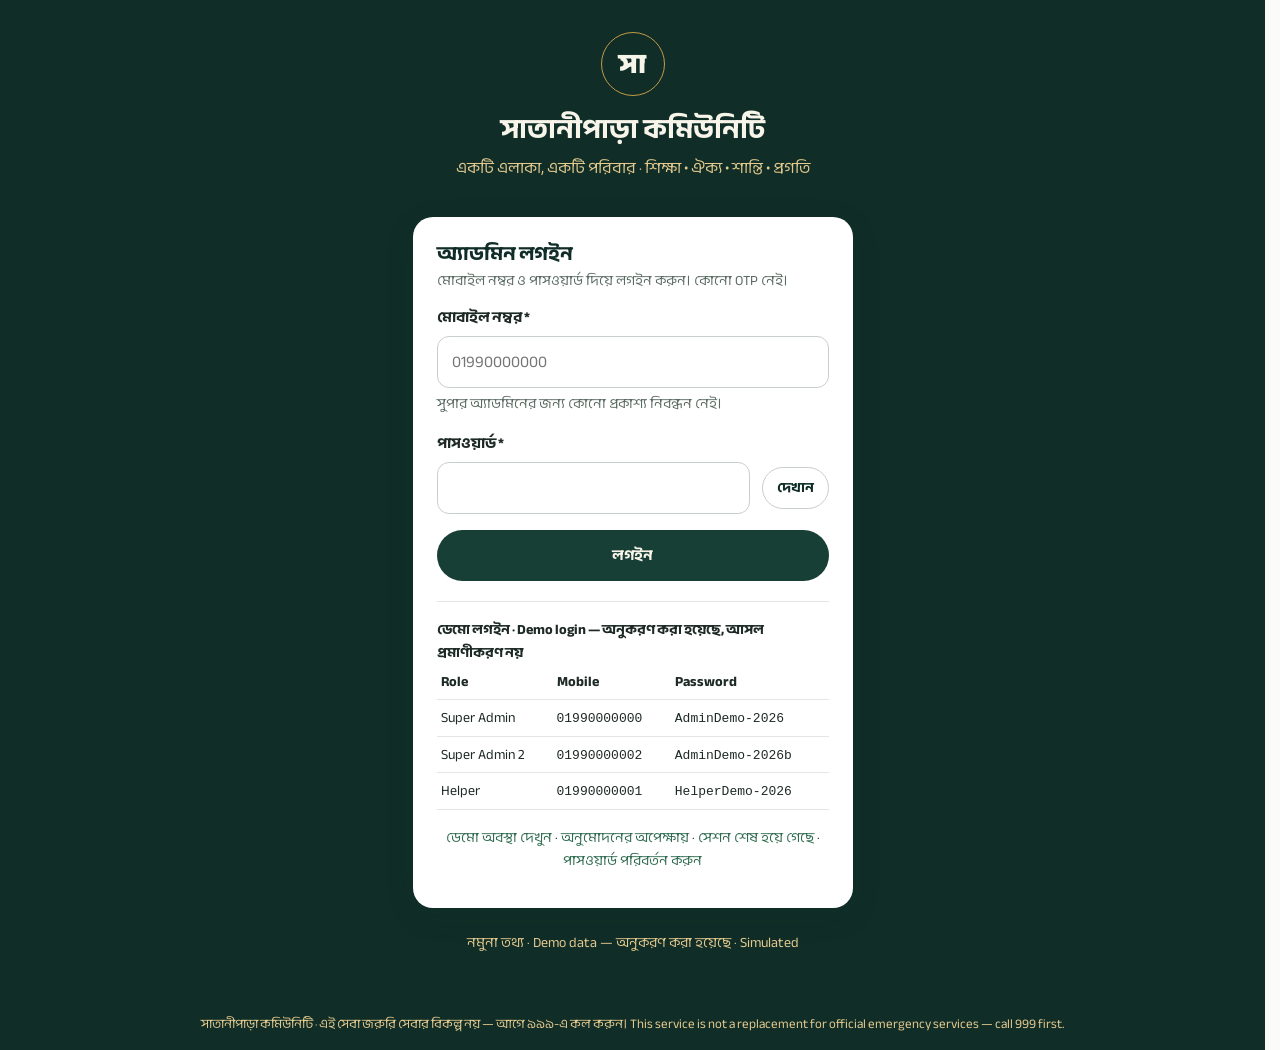
==== design/admin-dashboard/index.html @ 18055f79 "Admin dashboard prototype: complete interactive prototype (68/68 screens) + docs" ====
<!DOCTYPE html>
<html lang="bn" data-theme="light">
<head>
<meta charset="utf-8">
<meta name="viewport" content="width=device-width, initial-scale=1">
<title>Satanipara Community — Admin Dashboard (Demo)</title>
<link rel="icon" href="data:image/svg+xml,<svg xmlns=%22http://www.w3.org/2000/svg%22 viewBox=%220 0 100 100%22><text y=%22.9em%22 font-size=%2290%22>সা</text></svg>">
<meta name="description" content="Design-only admin dashboard prototype for Satanipara Community. Simulated demo data; no real authentication.">
<!-- Fonts: Anek Bangla (Bengali) + Manrope (English) via Google Fonts CDN, with robust
     fallbacks (Noto Sans Bengali, system sans) declared in tokens.css. Direction D's
     no-runtime-font rule is noted in README.md — the CDN link is a prototype convenience
     and the fallbacks keep the UI usable offline. -->
<link rel="preconnect" href="https://fonts.googleapis.com">
<link rel="preconnect" href="https://fonts.gstatic.com" crossorigin>
<link href="https://fonts.googleapis.com/css2?family=Anek+Bangla:wght@400;500;600;700;800&family=Manrope:wght@400;500;600;700;800&display=swap" rel="stylesheet">
<link rel="stylesheet" href="css/tokens.css">
<link rel="stylesheet" href="css/base.css">
<link rel="stylesheet" href="css/shell.css">
<link rel="stylesheet" href="css/components.css">
<link rel="stylesheet" href="css/views.css">
</head>
<body>
<div id="app"></div>
<script type="module" src="js/app.js"></script>
<noscript><p style="padding:24px">This prototype needs JavaScript. / এই প্রোটোটাইপের জন্য জাভাস্ক্রিপ্ট প্রয়োজন।</p></noscript>
</body>
</html>
---- design/admin-dashboard/css/tokens.css ----
/* Satanipara Community — Admin Dashboard tokens
   Direction D tokens verbatim (AUDIT-BATCH-A §1.7; docs/direction-d/DESIGN_SYSTEM.md §2.1).
   Light opens by default; dark is a token swap only. Gold: line/point only. */
:root{
  --forest:#173F35; --gold:#C49A4A; --ivory:#F7F4EA;
  --deep:#102E27; --abyss:#0B1A15; --pine:#1E4A3C; --moss:#2F6B4F;
  --gold-soft:#E4C98F; --gold-line:#C49A4A;
  --ground:#FBFBF8; --surface:#FFFFFF; --paper:#F7F4EA; --wash:#F0F2EF;
  --ink:#1E2A25; --ink-strong:#102E27; --muted:#5A6B62;
  --line:#E3E6E1; --line-strong:#C9CFC9;
  --ok:#2F6B4F; --danger:#9B2C2C; --warn:#8A5A00; --info:#2F6B4F;
  --radius-sm:12px; --radius-md:16px; --radius-lg:20px; --radius-pill:999px;
  --shadow-sheet:0 8px 30px rgba(16,46,39,.12); --shadow-lift:0 2px 10px rgba(16,46,39,.08);
  --ease-product:cubic-bezier(.32,.72,0,1); --dur-fast:200ms; --dur-med:300ms; --dur-slow:500ms;
  --font-bn:'Anek Bangla','Noto Sans Bengali','Hind Siliguri',sans-serif;
  --font-en:'Manrope','Anek Bangla',sans-serif;
  --font-quote:'Tiro Bangla','Noto Serif Bengali',serif;
  --sp-1:4px; --sp-2:8px; --sp-3:12px; --sp-4:16px; --sp-6:24px; --sp-8:32px; --sp-12:48px; --sp-16:64px;
  --sidebar-w:264px; --topbar-h:64px; --topbar-h-mobile:56px; --container:1200px;
}
[data-theme="dark"]{
  --ground:#0E1F1A; --surface:#14261F; --surface-2:#1B322A; --paper:#122019;
  --wash:#16281F; --ink:#F2EFE3; --ink-strong:#FBFBF8; --muted:#B9C9BE;
  --line:#2A4A3E; --line-strong:#3D5C4E; --forest:#E9EFEA;
  --deep:#0B1A15; --gold-line:#C49A4A;
  --shadow-sheet:0 8px 30px rgba(0,0,0,.45); --shadow-lift:0 2px 10px rgba(0,0,0,.35);
  --ok:#7FBF9A; --danger:#E88A8A; --warn:#E4C98F; --info:#8FC7A8;
}
---- design/admin-dashboard/css/base.css ----
/* Base: reset, type scale, focus, reduced-motion, utilities. No tokens defined here. */
*,*::before,*::after{box-sizing:border-box}
html{scrollbar-gutter:stable}
body{margin:0;background:var(--ground);color:var(--ink);font-family:var(--font-bn),var(--font-en);font-size:16px;line-height:1.65;-webkit-font-smoothing:antialiased}
[lang="en"] body,body.en{font-family:var(--font-en)}
h1,h2,h3,h4{margin:0;line-height:1.25;font-weight:700;color:var(--ink-strong)}
h1{font-size:28px} h2{font-size:20px} h3{font-size:18px}
p{margin:0 0 12px}
a{color:var(--moss);text-decoration:none}
a:hover{text-decoration:underline}
button{font:inherit;cursor:pointer}
input,select,textarea{font:inherit;color:var(--ink)}
img{max-width:100%}
:focus-visible{outline:2px solid var(--moss);outline-offset:2px}
[data-theme="dark"] :focus-visible{outline-color:var(--gold-soft)}
.sr-only{position:absolute;width:1px;height:1px;padding:0;margin:-1px;overflow:hidden;clip:rect(0 0 0 0);white-space:nowrap;border:0}
.skip-link{position:absolute;left:12px;top:-48px;z-index:200;background:var(--forest);color:var(--ivory);padding:10px 16px;border-radius:var(--radius-pill);transition:top var(--dur-fast)}
.skip-link:focus{top:12px;text-decoration:none}
.muted{color:var(--muted)} .small{font-size:14px;line-height:1.6}
.num{font-variant-numeric:tabular-nums;letter-spacing:.02em}
.demo-badge{display:inline-flex;align-items:center;gap:6px;font-size:13px;font-weight:700;padding:4px 10px;border-radius:var(--radius-pill);background:var(--wash);color:var(--ink-strong);border:1px solid var(--line)}
.demo-badge::before{content:"";width:6px;height:6px;border-radius:50%;background:var(--gold-line)}
.container{max-width:var(--container);margin:0 auto;padding:0 18px}
@media(min-width:1200px){.container{padding:0 24px}}
.mt-4{margin-top:16px}.mt-6{margin-top:24px}.mb-4{margin-bottom:16px}
.row{display:flex;gap:12px;align-items:center;flex-wrap:wrap}
.grow{flex:1}
@media(prefers-reduced-motion:reduce){
  *,*::before,*::after{animation-duration:.01ms!important;transition-duration:.01ms!important;scroll-behavior:auto!important}
}
---- design/admin-dashboard/css/shell.css ----
/* Shell: sidebar, topbar, breadcrumbs, mobile drawer/bottom-sheet nav, login layout. */
.shell{display:flex;min-height:100vh}
.sidebar{width:var(--sidebar-w);flex:0 0 var(--sidebar-w);background:var(--surface);border-right:1px solid var(--line);display:flex;flex-direction:column;position:sticky;top:0;height:100vh;overflow-y:auto}
.sidebar-head{padding:16px 20px 12px;border-bottom:1px solid var(--line);display:flex;gap:12px;align-items:center}
.crest{width:44px;height:44px;flex:0 0 44px;border-radius:50%;background:var(--deep);color:var(--ivory);display:flex;align-items:center;justify-content:center;font-size:20px;font-weight:800}
.sidebar-head .brand{font-weight:800;color:var(--ink-strong);font-size:17px;line-height:1.3}
.sidebar-head .tagline{font-size:12px;color:var(--muted)}
.nav{padding:12px 12px 24px;overflow-y:auto}
.nav-group{margin-top:16px}
.nav-group-label{font-size:13px;font-weight:700;color:var(--muted);padding:4px 12px 8px}
.nav-item{display:flex;align-items:center;gap:10px;min-height:48px;padding:8px 12px;border-radius:var(--radius-sm);color:var(--ink);text-decoration:none;font-size:15px;font-weight:600;position:relative}
.nav-item:hover{background:var(--wash);text-decoration:none}
.nav-item .nav-ico{width:20px;text-align:center;flex:0 0 20px}
.nav-item.active{color:var(--ink-strong)}
/* Active item = 6px gold dot beneath label, never underline/background. */
.nav-item.active::after{content:"";position:absolute;left:50%;transform:translateX(-50%);bottom:2px;width:6px;height:6px;border-radius:50%;background:var(--gold-line)}
.main{flex:1;min-width:0;display:flex;flex-direction:column}
.topbar{position:sticky;top:0;z-index:60;height:var(--topbar-h);background:var(--surface);border-bottom:1px solid var(--line);display:flex;align-items:center;gap:12px;padding:0 16px}
/* Narrow topbar: the title wrapper must be allowed to shrink below its content
   (h1 already ellipsises) or a long title — e.g. the "module in build" title —
   forces the whole flex row past 360px (measured 381px on #/reports, #/denied,
   #/404). Controls never shrink. */
.topbar>div{min-width:0}
.topbar .seg,.topbar .icon-btn,.topbar .user-menu{flex-shrink:0}
[data-theme="dark"] .topbar{backdrop-filter:blur(8px)}
.topbar .crumbs{font-size:14px;color:var(--muted);white-space:nowrap;overflow:hidden;text-overflow:ellipsis}
.topbar .crumbs b{color:var(--ink);font-weight:700}
.topbar .crumbs .sep{margin:0 6px}
.topbar h1{font-size:20px;white-space:nowrap;overflow:hidden;text-overflow:ellipsis}
.topbar-spacer{flex:1}
.seg{display:inline-flex;border:1px solid var(--line-strong);border-radius:var(--radius-pill);overflow:hidden}
.seg button{border:0;background:transparent;padding:8px 14px;min-height:40px;font-weight:700;font-size:14px;color:var(--muted)}
.seg button[aria-pressed="true"]{background:var(--forest);color:var(--ivory)}
.icon-btn{width:44px;height:44px;border-radius:50%;border:1px solid var(--line);background:var(--surface);color:var(--ink);display:inline-flex;align-items:center;justify-content:center;position:relative;font-size:18px}
.icon-btn .count{position:absolute;top:-4px;right:-4px;min-width:20px;height:20px;border-radius:10px;background:var(--danger);color:#fff;font-size:12px;font-weight:700;display:flex;align-items:center;justify-content:center;padding:0 5px}
.role-badge{font-size:13px;font-weight:700;padding:6px 12px;border-radius:var(--radius-pill);background:var(--wash);color:var(--ink-strong);border:1px solid var(--line);white-space:nowrap}
.user-menu{position:relative}
.user-menu-panel{position:absolute;right:0;top:52px;background:var(--surface);border:1px solid var(--line);border-radius:var(--radius-md);box-shadow:var(--shadow-sheet);min-width:260px;padding:8px;z-index:80}
.user-menu-panel button{display:flex;width:100%;text-align:left;background:none;border:0;padding:12px;border-radius:var(--radius-sm);font-size:15px;min-height:44px;align-items:center;gap:8px;color:var(--ink)}
.user-menu-panel button:hover{background:var(--wash)}
.user-menu-panel hr{border:0;border-top:1px solid var(--line);margin:8px 0}
.banner{display:flex;gap:12px;align-items:flex-start;background:var(--paper);border-bottom:1px solid var(--gold-line);padding:12px 20px;font-size:15px}
.banner strong{color:var(--ink-strong)}
.view{padding:20px 18px 48px;max-width:var(--container);width:100%;margin:0 auto}
@media(min-width:1200px){.view{padding:24px 24px 64px}}
.view-head{display:flex;gap:16px;align-items:flex-start;flex-wrap:wrap;margin-bottom:20px}
.view-head h1{font-size:28px}
.view-head .sub{color:var(--muted);font-size:15px;margin-top:4px}
/* Mobile: sidebar hidden, hamburger opens bottom sheet */
.nav-toggle{display:none}
.sheet-backdrop{position:fixed;inset:0;background:rgba(11,26,21,.5);z-index:90}
.mobile-sheet{position:fixed;left:0;right:0;bottom:0;z-index:95;background:var(--surface);border-radius:20px 20px 0 0;max-height:82vh;overflow-y:auto;padding:12px 12px 28px;box-shadow:var(--shadow-sheet);animation:sheetUp var(--dur-med) var(--ease-product)}
@keyframes sheetUp{from{transform:translateY(40px);opacity:.6}to{transform:none;opacity:1}}
@media(max-width:899px){
  .sidebar{display:none}
  .nav-toggle{display:inline-flex}
  .topbar{height:var(--topbar-h-mobile);padding:0 12px;gap:8px}
  .topbar h1{font-size:17px}
  .topbar .crumbs{display:none}
  .seg button{padding:6px 8px;min-height:36px;font-size:13px}
  #theme-toggle{display:none} /* theme control lives in the mobile nav sheet */
  .role-badge{display:none}
  .view{padding:16px 18px 40px}
}
/* Login layout: deep-forest field, ivory statement, one sheet */
.login-page{min-height:100vh;background:var(--deep);color:var(--ivory);display:flex;flex-direction:column}
.login-inner{flex:1;display:flex;flex-direction:column;align-items:center;justify-content:center;gap:24px;padding:32px 18px}
.login-brand{text-align:center;max-width:560px}
.login-brand .crest{margin:0 auto 16px;width:64px;height:64px;flex:none;font-size:28px;border:1px solid var(--gold-line)}
.login-brand h1{color:var(--ivory);font-size:28px}
.login-brand p{color:var(--gold-soft);margin-top:8px}
.login-sheet{background:var(--surface);color:var(--ink);border-radius:var(--radius-lg);box-shadow:var(--shadow-sheet);width:100%;max-width:440px;padding:24px}
.login-sheet h2{margin-bottom:4px}
.demo-creds{margin-top:20px;border-top:1px solid var(--line);padding-top:16px;font-size:14px}
.demo-creds table{width:100%;border-collapse:collapse;font-size:14px}
.demo-creds td,.demo-creds th{padding:6px 4px;border-bottom:1px solid var(--line);text-align:left;vertical-align:top}
.demo-creds code{font-size:13px}
.login-foot{padding:16px;text-align:center;font-size:13px;color:var(--gold-soft)}
---- design/admin-dashboard/css/components.css ----
/* Components: table, filters, badges, buttons, modal, drawer, toast, forms,
   empty/loading/error, pagination, Meridian timeline, stat cards. */
/* Buttons — primary is forest fill, ivory text, pill, 48px. Gold NEVER a button colour. */
.btn{display:inline-flex;align-items:center;justify-content:center;gap:8px;min-height:48px;padding:12px 20px;border-radius:var(--radius-pill);border:1px solid transparent;font-size:15px;font-weight:700;text-decoration:none}
.btn-primary{background:var(--forest);color:var(--ivory)}
[data-theme="dark"] .btn-primary{background:var(--forest);color:#102E27}
.btn-primary:hover{text-decoration:none;filter:brightness(1.08)}
.btn-secondary{background:var(--surface);color:var(--ink-strong);border-color:var(--line-strong)}
.btn-danger{background:var(--danger);color:#fff}
.btn-ghost{background:transparent;color:var(--ink-strong);border-color:transparent}
.btn-sm{min-height:40px;padding:8px 14px;font-size:14px}
.btn-block{width:100%}
.btn:disabled{opacity:.5;cursor:not-allowed}
.btn:focus-visible{outline:2px solid var(--moss);outline-offset:2px}
/* Table */
.table-wrap{overflow-x:auto;border:1px solid var(--line);border-radius:var(--radius-md);background:var(--surface)}
table.tbl{width:100%;border-collapse:collapse;font-size:15px;min-width:640px}
.tbl th{font-size:14px;font-weight:600;color:var(--muted);text-align:left;padding:12px 16px;border-bottom:1px solid var(--line);position:sticky;top:0;background:var(--surface)}
.tbl td{padding:12px 16px;border-bottom:1px solid var(--line);min-height:48px;vertical-align:middle}
.tbl tbody tr:nth-child(even){background:var(--wash)}
.tbl tbody tr:hover{background:var(--wash)}
.tbl tbody tr:last-child td{border-bottom:0}
.tbl tr[data-href]{cursor:pointer}
/* Stacked cards on phones (queue pattern) */
@media(max-width:639px){.stack-cards .table-wrap{border:0;background:transparent}.stack-cards table.tbl,.stack-cards .tbl tbody,.stack-cards .tbl tr,.stack-cards .tbl td{display:block;width:100%;min-width:0}.stack-cards .tbl thead{display:none}.stack-cards .tbl tr{background:var(--surface);border:1px solid var(--line);border-radius:var(--radius-md);margin-bottom:12px;padding:8px 0}.stack-cards .tbl td{border-bottom:0;display:flex;justify-content:space-between;gap:12px}.stack-cards .tbl td::before{content:attr(data-label);font-weight:700;color:var(--muted);font-size:14px}}
/* Filters */
.filters{display:flex;gap:12px;flex-wrap:wrap;align-items:center;margin-bottom:16px}
.search-box{flex:1;min-width:220px}
.chip{min-height:44px;padding:10px 16px;border-radius:var(--radius-pill);border:1px solid var(--line-strong);background:var(--surface);font-size:14px;font-weight:600;color:var(--ink)}
.chip[aria-pressed="true"]{background:var(--forest);color:var(--ivory);border-color:var(--forest)}
[data-theme="dark"] .chip[aria-pressed="true"]{color:#102E27}
/* Badges: pill, 14px/700, forest text on wash; text + 6px dot, never colour alone. No gold badges. */
.badge{display:inline-flex;align-items:center;gap:6px;font-size:14px;font-weight:700;padding:4px 12px;border-radius:var(--radius-pill);background:var(--wash);color:var(--ink-strong);white-space:nowrap}
.badge .dot{width:6px;height:6px;border-radius:50%;background:currentColor;flex:0 0 6px}
.badge.st-pending{color:var(--warn)} .badge.st-accepted,.badge.st-in_progress{color:var(--info)}
.badge.st-completed,.badge.st-closed,.badge.st-published,.badge.st-approved{color:var(--ok)}
.badge.st-rejected,.badge.st-cancelled,.badge.st-discarded,.badge.st-reversed{color:var(--danger)}
.badge.st-draft{color:var(--muted)}
/* Forms */
.field{margin-bottom:16px}
.field label{display:block;font-weight:700;font-size:15px;margin-bottom:6px}
.field .hint{font-size:14px;color:var(--muted);margin-top:4px}
.field .error{font-size:14px;color:var(--danger);margin-top:4px}
.input,select.input,textarea.input{width:100%;min-height:48px;padding:12px 14px;border:1px solid var(--line-strong);border-radius:var(--radius-sm);background:var(--surface);font-size:16px}
.input:focus{outline:2px solid var(--moss);outline-offset:2px;border-color:var(--moss)}
.input[aria-invalid="true"]{border-color:var(--danger)}
.error-summary{border:1px solid var(--danger);border-radius:var(--radius-sm);padding:12px 16px;margin-bottom:16px;background:var(--surface)}
.error-summary a{color:var(--danger);font-weight:700}
/* Cards / stat cards: giant numeral + label, 1px rules, no boxes */
.stat-grid{display:grid;grid-template-columns:repeat(2,1fr);gap:0;border:1px solid var(--line);border-radius:var(--radius-md);background:var(--surface);overflow:hidden}
@media(min-width:900px){.stat-grid{grid-template-columns:repeat(4,1fr)}}
.stat{padding:20px;border-right:1px solid var(--line);border-bottom:1px solid var(--line);text-decoration:none;color:var(--ink);display:block}
.stat:nth-child(2n){border-right:0}
@media(min-width:900px){.stat:nth-child(2n){border-right:1px solid var(--line)}.stat:nth-child(4n){border-right:0}.stat{border-bottom:0}}
.stat:hover{background:var(--wash);text-decoration:none}
.stat .num{font-size:clamp(2.5rem,6vw,4rem);font-weight:800;line-height:1.05;color:var(--ink-strong)}
.stat .lbl{font-size:14px;color:var(--muted);margin-top:4px}
.card{background:var(--surface);border:1px solid var(--line);border-radius:var(--radius-md);padding:20px;margin-bottom:20px}
.card h3{margin-bottom:12px}
.list-row{display:flex;gap:12px;align-items:flex-start;padding:12px 0;border-bottom:1px solid var(--line)}
.list-row:last-child{border-bottom:0}
/* Modal / drawer / toast */
.modal-backdrop{position:fixed;inset:0;background:rgba(11,26,21,.5);z-index:100;display:flex;align-items:flex-end;justify-content:center}
.modal{background:var(--surface);border-radius:20px 20px 0 0;width:100%;max-width:520px;padding:24px;box-shadow:var(--shadow-sheet);animation:sheetUp var(--dur-med) var(--ease-product)}
@media(min-width:640px){.modal-backdrop{align-items:center;padding:24px}.modal{border-radius:var(--radius-lg)}}
.modal-actions{display:flex;gap:12px;justify-content:flex-end;margin-top:20px;flex-wrap:wrap}
.drawer-backdrop{position:fixed;inset:0;background:rgba(11,26,21,.5);z-index:100}
.drawer{position:fixed;top:0;right:0;bottom:0;width:min(480px,100%);background:var(--surface);z-index:101;box-shadow:var(--shadow-sheet);overflow-y:auto;padding:24px;animation:drawerIn var(--dur-med) var(--ease-product)}
@keyframes drawerIn{from{transform:translateX(40px);opacity:.6}to{transform:none;opacity:1}}
@media(max-width:639px){.drawer{top:auto;left:0;right:0;bottom:0;width:100%;max-height:82vh;border-radius:20px 20px 0 0;animation:sheetUp var(--dur-med) var(--ease-product)}}
#toasts{position:fixed;right:16px;bottom:16px;z-index:120;display:flex;flex-direction:column;gap:8px;max-width:min(420px,calc(100vw - 32px))}
@media(max-width:639px){#toasts{left:50%;right:auto;transform:translateX(-50%);bottom:16px;width:calc(100vw - 32px)}}
.toast{background:var(--surface);border:1px solid var(--line);border-radius:12px;box-shadow:var(--shadow-sheet);padding:12px 16px;display:flex;gap:10px;align-items:flex-start;animation:toastIn 200ms var(--ease-product)}
@keyframes toastIn{from{transform:translateY(8px);opacity:0}to{transform:none;opacity:1}}
.toast button{margin-left:auto;min-width:44px;min-height:44px;border:0;background:transparent;font-size:18px;color:var(--muted)}
/* States */
.empty{padding:32px 16px;text-align:center;color:var(--muted)}
.skeleton{border-radius:var(--radius-sm);background:var(--wash);min-height:20px;margin-bottom:8px}
.error-box{border:1px solid var(--danger);border-radius:var(--radius-md);padding:20px;background:var(--surface)}
.pagination{display:flex;gap:12px;align-items:center;justify-content:flex-end;margin-top:16px;flex-wrap:wrap;font-size:14px}
.pagination select{min-height:44px;border:1px solid var(--line-strong);border-radius:var(--radius-sm);background:var(--surface);padding:6px 10px}
/* Meridian timeline: vertical 1px gold line, 4 nodes */
.meridian{position:relative;padding-left:28px;list-style:none;margin:0}
.meridian::before{content:"";position:absolute;left:9px;top:8px;bottom:8px;width:1px;background:var(--gold-line)}
.meridian li{position:relative;padding:0 0 20px}
.meridian .node{position:absolute;left:-28px;top:4px;width:19px;height:19px;border-radius:50%;border:2px solid var(--line-strong);background:var(--surface);display:flex;align-items:center;justify-content:center;font-size:11px;color:var(--ivory)}
.meridian li.done .node{background:var(--forest);border-color:var(--forest)}
.meridian li.current .node{border-color:var(--gold-line);box-shadow:0 0 0 3px var(--gold-soft)}
.meridian li.current .node::after{content:"";width:6px;height:6px;border-radius:50%;background:var(--gold-line)}
.meridian .m-label{font-weight:700}
.meridian .m-time{font-size:14px;color:var(--muted)}
.disclaimer-999{border:1px solid var(--gold-line);border-left-width:4px;border-radius:var(--radius-sm);padding:12px 16px;margin-bottom:16px;background:var(--surface);font-size:15px}
---- design/admin-dashboard/css/views.css ----
/* View-specific layout only. No tokens here. */
.kv{display:grid;grid-template-columns:160px 1fr;gap:4px 16px;font-size:15px}
.kv dt{color:var(--muted);min-width:0;overflow-wrap:anywhere}
.kv dd{margin:0;min-width:0;overflow-wrap:anywhere}
.detail-grid{display:grid;gap:20px}
.detail-grid>*{min-width:0}
.detail-grid>div,.detail-grid>aside{min-width:0}
.detail-grid .card{min-width:0}
@media(min-width:900px){.detail-grid{grid-template-columns:8fr 4fr}}
.two-col{display:grid;gap:20px}
.two-col>*{min-width:0}
@media(min-width:900px){.two-col{grid-template-columns:1fr 1fr}}
/* Narrow screens (360px viewport = 282px content after 18px gutters): the 160px
   .kv label column leaves too little room for the value and the grid's default
   min-width:auto propagates min-content widths up through .detail-grid, so
   detail pages overflowed (households 395px, expatriate 702px). Narrow the label
   column and let every grid child shrink below its content width. */
@media(max-width:639px){.kv{grid-template-columns:104px 1fr;gap:4px 12px}}
.notif-unread{font-weight:700}
.login-state-links{margin-top:16px;font-size:14px;text-align:center}
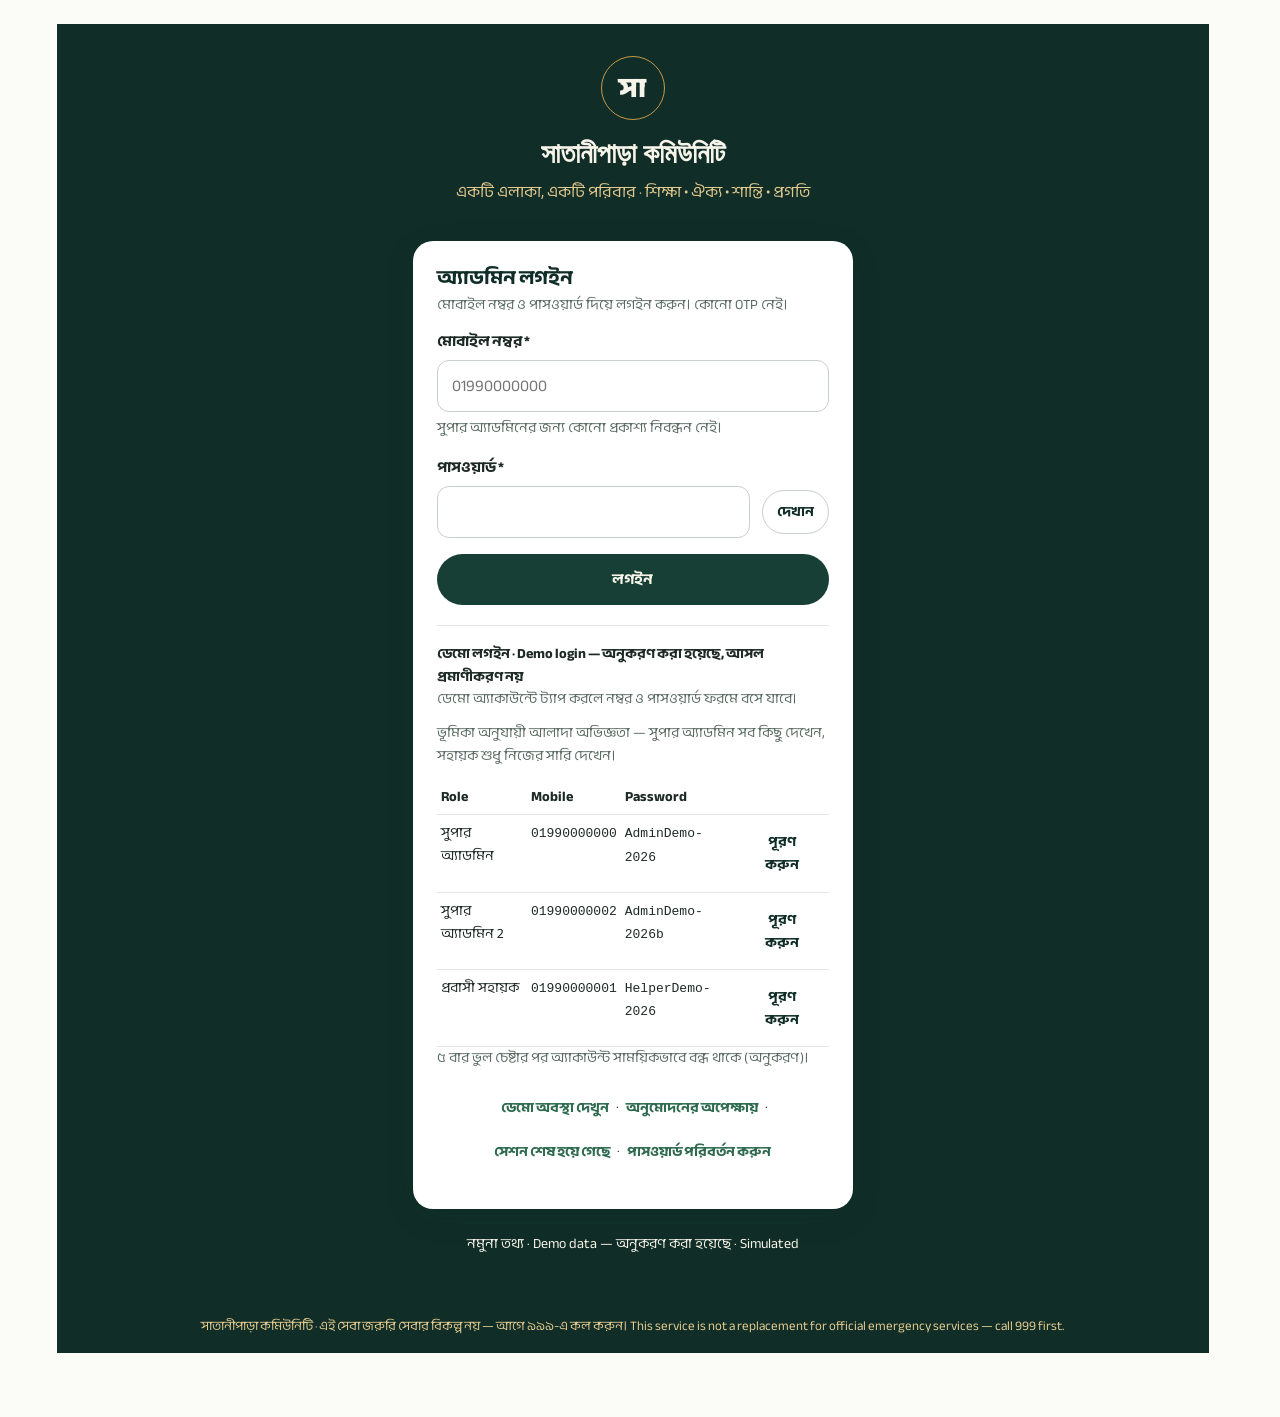
==== commit 1d2e2052: "Design Iteration 2: premium native-app transformation of the admin dashboard (68/68 screens, DS v2)" ====
--- a/design/admin-dashboard/index.html
+++ b/design/admin-dashboard/index.html
@@ -3,6 +3,7 @@
 <head>
 <meta charset="utf-8">
 <meta name="viewport" content="width=device-width, initial-scale=1">
+<meta name="theme-color" content="#173F35">
 <title>Satanipara Community — Admin Dashboard (Demo)</title>
 <link rel="icon" href="data:image/svg+xml,<svg xmlns=%22http://www.w3.org/2000/svg%22 viewBox=%220 0 100 100%22><text y=%22.9em%22 font-size=%2290%22>সা</text></svg>">
 <meta name="description" content="Design-only admin dashboard prototype for Satanipara Community. Simulated demo data; no real authentication.">
@@ -20,7 +21,13 @@
 <link rel="stylesheet" href="css/views.css">
 </head>
 <body>
+<!-- Persistent overlay roots (v2): the shell renders once and only #view
+     re-renders per route, so modals, drawers and toasts survive navigation.
+     They live OUTSIDE #app so no render can wipe them. -->
 <div id="app"></div>
+<div id="modal-root"></div>
+<div id="drawer-root"></div>
+<div id="toasts" aria-live="polite"></div>
 <script type="module" src="js/app.js"></script>
 <noscript><p style="padding:24px">This prototype needs JavaScript. / এই প্রোটোটাইপের জন্য জাভাস্ক্রিপ্ট প্রয়োজন।</p></noscript>
 </body>
--- a/design/admin-dashboard/css/tokens.css
+++ b/design/admin-dashboard/css/tokens.css
@@ -1,28 +1,70 @@
-/* Satanipara Community — Admin Dashboard tokens
-   Direction D tokens verbatim (AUDIT-BATCH-A §1.7; docs/direction-d/DESIGN_SYSTEM.md §2.1).
-   Light opens by default; dark is a token swap only. Gold: line/point only. */
+/* Satanipara Community — Admin Dashboard tokens v2 (Design Iteration 2)
+   Direction D identity: Forest #173F35, Deep Forest #102E27, Gold #C49A4A.
+   Gold is a restrained identity accent ONLY (rules, dots, timeline) — NEVER a
+   general button colour. Light opens by default; dark is an intentionally
+   designed palette, never a simple inversion (deep-forest surfaces, lighter
+   surfaces — not shadows — for elevation).
+   Every token below is used by css/*.css or js/*.js; no dead tokens.
+   Spacing is a 4px scale; type is Anek Bangla + Manrope with system fallbacks.
+   Bengali body text is 16px (min 15px). Touch target minimum is 44px. */
 :root{
-  --forest:#173F35; --gold:#C49A4A; --ivory:#F7F4EA;
-  --deep:#102E27; --abyss:#0B1A15; --pine:#1E4A3C; --moss:#2F6B4F;
-  --gold-soft:#E4C98F; --gold-line:#C49A4A;
-  --ground:#FBFBF8; --surface:#FFFFFF; --paper:#F7F4EA; --wash:#F0F2EF;
+  /* Brand — light */
+  --forest:#173F35; --deep:#102E27; --gold:#C49A4A; --moss:#2F6B4F; --ivory:#F7F4EA;
+  --gold-soft:#E4C98F; --gold-line:var(--gold); /* --gold is the source value; --gold-line is its semantic alias */
+  /* Surfaces — light (hierarchy: app < grouped < content < floating/modal) */
+  --ground:#FBFBF8;            /* app background */
+  --surface:#FFFFFF;           /* primary content surface */
+  --surface-2:#F3F5F1;         /* secondary grouped surface */
+  --surface-float:#FFFFFF;     /* floating action surface (menus, toasts) */
+  --surface-modal:#FFFFFF;     /* modal / bottom-sheet surface */
+  --paper:#F7F4EA; --wash:#F0F2EF;
+  /* Ink / text */
   --ink:#1E2A25; --ink-strong:#102E27; --muted:#5A6B62;
   --line:#E3E6E1; --line-strong:#C9CFC9;
+  /* Semantic status — used ONLY where the meaning is clear (badge + text, never colour alone) */
   --ok:#2F6B4F; --danger:#9B2C2C; --warn:#8A5A00; --info:#2F6B4F;
+  --on-danger:#FFFFFF; --on-primary:#F7F4EA;
+  /* Shape */
   --radius-sm:12px; --radius-md:16px; --radius-lg:20px; --radius-pill:999px;
-  --shadow-sheet:0 8px 30px rgba(16,46,39,.12); --shadow-lift:0 2px 10px rgba(16,46,39,.08);
-  --ease-product:cubic-bezier(.32,.72,0,1); --dur-fast:200ms; --dur-med:300ms; --dur-slow:500ms;
+  /* Elevation — subtle, only where layering is communicated */
+  --shadow-sheet:0 8px 30px rgba(16,46,39,.12);
+  --shadow-lift:0 2px 10px rgba(16,46,39,.08);
+  /* Motion — short, purposeful, interruptible */
+  --ease-product:cubic-bezier(.32,.72,0,1);
+  --dur-fast:150ms; --dur-med:250ms;
+  /* Focus — one ring, everywhere */
+  --focus-ring:2px solid var(--forest); --focus-ring-offset:2px;
+  /* Type */
   --font-bn:'Anek Bangla','Noto Sans Bengali','Hind Siliguri',sans-serif;
   --font-en:'Manrope','Anek Bangla',sans-serif;
   --font-quote:'Tiro Bangla','Noto Serif Bengali',serif;
+  --text-h1:28px; --text-h2:20px; --text-h3:18px;
+  --text-body:16px; --text-sm:14px; --text-xs:13px;
+  /* Spacing — 4px scale (used across css/*.css) */
   --sp-1:4px; --sp-2:8px; --sp-3:12px; --sp-4:16px; --sp-6:24px; --sp-8:32px; --sp-12:48px; --sp-16:64px;
-  --sidebar-w:264px; --topbar-h:64px; --topbar-h-mobile:56px; --container:1200px;
+  /* Touch + chrome */
+  --touch-min:44px;
+  --sidebar-w:264px; --rail-w:76px; --topbar-h:64px; --topbar-h-mobile:56px;
+  --bottomnav-h:60px; --container:1200px;
 }
 [data-theme="dark"]{
-  --ground:#0E1F1A; --surface:#14261F; --surface-2:#1B322A; --paper:#122019;
-  --wash:#16281F; --ink:#F2EFE3; --ink-strong:#FBFBF8; --muted:#B9C9BE;
-  --line:#2A4A3E; --line-strong:#3D5C4E; --forest:#E9EFEA;
-  --deep:#0B1A15; --gold-line:#C49A4A;
-  --shadow-sheet:0 8px 30px rgba(0,0,0,.45); --shadow-lift:0 2px 10px rgba(0,0,0,.35);
+  /* Brand on dark — forest lightens so it stays readable on deep surfaces */
+  --forest:#9CCFAE; --deep:#0B1A15; --gold:#C49A4A; --moss:#8FC7A8; --ivory:#FBFBF8;
+  --gold-soft:#E4C98F; --gold-line:var(--gold);
+  /* Surfaces — dark (elevation via LIGHTER surfaces, not shadows) */
+  --ground:#0C1B16;            /* app background */
+  --surface:#122019;           /* primary content surface */
+  --surface-2:#1A2E25;         /* secondary grouped surface */
+  --surface-float:#1E352B;     /* floating action surface */
+  --surface-modal:#1E352B;     /* modal / bottom-sheet surface */
+  --paper:#122019; --wash:#16281F;
+  /* Ink / text on dark */
+  --ink:#EDEFE7; --ink-strong:#FBFBF8; --muted:#A9BDB1;
+  --line:#24443A; --line-strong:#3D5C4E;
+  /* Semantic status on dark — hold contrast against dark surfaces */
   --ok:#7FBF9A; --danger:#E88A8A; --warn:#E4C98F; --info:#8FC7A8;
+  --on-danger:#1A0E0E; --on-primary:#102E27;
+  --shadow-sheet:0 8px 30px rgba(0,0,0,.45);
+  --shadow-lift:0 2px 10px rgba(0,0,0,.35);
+  --focus-ring:2px solid var(--gold-soft);
 }
--- a/design/admin-dashboard/css/base.css
+++ b/design/admin-dashboard/css/base.css
@@ -1,30 +1,37 @@
-/* Base: reset, type scale, focus, reduced-motion, utilities. No tokens defined here. */
+/* Base v2: reset, type scale, focus, reduced-motion, utilities. No tokens defined here. */
 *,*::before,*::after{box-sizing:border-box}
+[hidden]{display:none!important} /* R-G5-4: .banner{display:flex} defeated the hidden attribute */
 html{scrollbar-gutter:stable}
-body{margin:0;background:var(--ground);color:var(--ink);font-family:var(--font-bn),var(--font-en);font-size:16px;line-height:1.65;-webkit-font-smoothing:antialiased}
+body{margin:0;background:var(--ground);color:var(--ink);font-family:var(--font-bn),var(--font-en);font-size:var(--text-body);line-height:1.65;-webkit-font-smoothing:antialiased}
 [lang="en"] body,body.en{font-family:var(--font-en)}
 h1,h2,h3,h4{margin:0;line-height:1.25;font-weight:700;color:var(--ink-strong)}
-h1{font-size:28px} h2{font-size:20px} h3{font-size:18px}
-p{margin:0 0 12px}
+h1{font-size:var(--text-h1)} h2{font-size:var(--text-h2)} h3{font-size:var(--text-h3)}
+p{margin:0 0 var(--sp-3)}
 a{color:var(--moss);text-decoration:none}
 a:hover{text-decoration:underline}
 button{font:inherit;cursor:pointer}
+/* Touch target: every interactive element is at least 44px tall unless it is
+   inline text inside a paragraph (use .link-more for standalone text links). */
+button,a.btn,.chip,.seg button,.icon-btn{min-height:var(--touch-min)}
+input[type="checkbox"],input[type="radio"]{width:20px;height:20px;accent-color:var(--forest)}
 input,select,textarea{font:inherit;color:var(--ink)}
 img{max-width:100%}
-:focus-visible{outline:2px solid var(--moss);outline-offset:2px}
-[data-theme="dark"] :focus-visible{outline-color:var(--gold-soft)}
+:focus-visible{outline:var(--focus-ring);outline-offset:var(--focus-ring-offset)}
 .sr-only{position:absolute;width:1px;height:1px;padding:0;margin:-1px;overflow:hidden;clip:rect(0 0 0 0);white-space:nowrap;border:0}
-.skip-link{position:absolute;left:12px;top:-48px;z-index:200;background:var(--forest);color:var(--ivory);padding:10px 16px;border-radius:var(--radius-pill);transition:top var(--dur-fast)}
-.skip-link:focus{top:12px;text-decoration:none}
-.muted{color:var(--muted)} .small{font-size:14px;line-height:1.6}
+.skip-link{position:absolute;left:var(--sp-3);top:-48px;z-index:200;background:var(--forest);color:var(--ivory);padding:10px 16px;border-radius:var(--radius-pill);transition:top var(--dur-fast)}
+.skip-link:focus{top:var(--sp-3);text-decoration:none}
+.muted{color:var(--muted)} .small{font-size:var(--text-sm);line-height:1.6}
 .num{font-variant-numeric:tabular-nums;letter-spacing:.02em}
-.demo-badge{display:inline-flex;align-items:center;gap:6px;font-size:13px;font-weight:700;padding:4px 10px;border-radius:var(--radius-pill);background:var(--wash);color:var(--ink-strong);border:1px solid var(--line)}
+.font-quote{font-family:var(--font-quote)}
+.demo-badge{display:inline-flex;align-items:center;gap:6px;font-size:var(--text-xs);font-weight:700;padding:4px 10px;border-radius:var(--radius-pill);background:var(--wash);color:var(--ink-strong);border:1px solid var(--line)}
 .demo-badge::before{content:"";width:6px;height:6px;border-radius:50%;background:var(--gold-line)}
 .container{max-width:var(--container);margin:0 auto;padding:0 18px}
-@media(min-width:1200px){.container{padding:0 24px}}
-.mt-4{margin-top:16px}.mt-6{margin-top:24px}.mb-4{margin-bottom:16px}
-.row{display:flex;gap:12px;align-items:center;flex-wrap:wrap}
+@media(min-width:1200px){.container{padding:0 var(--sp-6)}}
+.mt-4{margin-top:var(--sp-4)} .mt-6{margin-top:var(--sp-6)} .mb-4{margin-bottom:var(--sp-4)}
+.row{display:flex;gap:var(--sp-3);align-items:center;flex-wrap:wrap}
 .grow{flex:1}
+/* Standalone text link with a full 44px touch target (audit D2: "সব দেখুন" was 61×22px). */
+.link-more{display:inline-flex;align-items:center;min-height:var(--touch-min);padding:0 4px;font-weight:700}
 @media(prefers-reduced-motion:reduce){
   *,*::before,*::after{animation-duration:.01ms!important;transition-duration:.01ms!important;scroll-behavior:auto!important}
 }
--- a/design/admin-dashboard/css/shell.css
+++ b/design/admin-dashboard/css/shell.css
@@ -1,78 +1,117 @@
-/* Shell: sidebar, topbar, breadcrumbs, mobile drawer/bottom-sheet nav, login layout. */
+/* Shell v2: sidebar / rail / bottom-nav / topbar / breadcrumbs / drawer sheet / login.
+   ONE nav implementation driven by role + viewport, not three separate designs:
+   - <640px: compact topbar (56px) + BOTTOM NAV (primary destinations + More sheet)
+   - 640–1199px: adaptive navigation RAIL (icon + label, scrollable)
+   - >=1200px: full collapsible SIDEBAR; .shell.nav-collapsed renders the rail instead
+   The shell renders ONCE (js/app.js buildShell); only #view re-renders per route,
+   so modals, drawers and toasts survive navigation. */
 .shell{display:flex;min-height:100vh}
 .sidebar{width:var(--sidebar-w);flex:0 0 var(--sidebar-w);background:var(--surface);border-right:1px solid var(--line);display:flex;flex-direction:column;position:sticky;top:0;height:100vh;overflow-y:auto}
-.sidebar-head{padding:16px 20px 12px;border-bottom:1px solid var(--line);display:flex;gap:12px;align-items:center}
-.crest{width:44px;height:44px;flex:0 0 44px;border-radius:50%;background:var(--deep);color:var(--ivory);display:flex;align-items:center;justify-content:center;font-size:20px;font-weight:800}
+.sidebar-head{padding:var(--sp-4) 20px var(--sp-3);border-bottom:1px solid var(--line);display:flex;gap:var(--sp-3);align-items:center}
+.crest{width:var(--touch-min);height:var(--touch-min);flex:0 0 var(--touch-min);border-radius:50%;background:var(--deep);color:var(--ivory);display:flex;align-items:center;justify-content:center;font-size:20px;font-weight:800}
 .sidebar-head .brand{font-weight:800;color:var(--ink-strong);font-size:17px;line-height:1.3}
 .sidebar-head .tagline{font-size:12px;color:var(--muted)}
-.nav{padding:12px 12px 24px;overflow-y:auto}
-.nav-group{margin-top:16px}
-.nav-group-label{font-size:13px;font-weight:700;color:var(--muted);padding:4px 12px 8px}
-.nav-item{display:flex;align-items:center;gap:10px;min-height:48px;padding:8px 12px;border-radius:var(--radius-sm);color:var(--ink);text-decoration:none;font-size:15px;font-weight:600;position:relative}
+.nav-collapse{margin-left:auto;display:none}
+@media(min-width:1200px){.nav-collapse{display:inline-flex}}
+.nav{padding:var(--sp-3) var(--sp-3) var(--sp-6);overflow-y:auto}
+.nav-group{margin-top:var(--sp-4)}
+.nav-group-label{font-size:var(--text-xs);font-weight:700;color:var(--muted);padding:var(--sp-1) 12px var(--sp-2)}
+.nav-item{display:flex;align-items:center;gap:10px;min-height:48px;padding:8px 12px;border-radius:var(--radius-sm);color:var(--ink);text-decoration:none;font-size:15px;font-weight:600;position:relative;transition:background-color var(--dur-fast) var(--ease-product),color var(--dur-fast) var(--ease-product)}
 .nav-item:hover{background:var(--wash);text-decoration:none}
-.nav-item .nav-ico{width:20px;text-align:center;flex:0 0 20px}
-.nav-item.active{color:var(--ink-strong)}
-/* Active item = 6px gold dot beneath label, never underline/background. */
+.nav-item .nav-ico{width:20px;flex:0 0 20px;display:inline-flex;align-items:center;justify-content:center}
+.nav-item .nav-ico .ico{width:20px;height:20px}
+.nav-item.active{color:var(--ink-strong);background:var(--surface-2)}
+/* Active item = 6px gold dot beneath label, never underline/background alone. */
 .nav-item.active::after{content:"";position:absolute;left:50%;transform:translateX(-50%);bottom:2px;width:6px;height:6px;border-radius:50%;background:var(--gold-line)}
 .main{flex:1;min-width:0;display:flex;flex-direction:column}
-.topbar{position:sticky;top:0;z-index:60;height:var(--topbar-h);background:var(--surface);border-bottom:1px solid var(--line);display:flex;align-items:center;gap:12px;padding:0 16px}
+.topbar{position:sticky;top:0;z-index:60;height:var(--topbar-h);background:var(--surface);border-bottom:1px solid var(--line);display:flex;align-items:center;gap:var(--sp-3);padding:0 16px}
 /* Narrow topbar: the title wrapper must be allowed to shrink below its content
-   (h1 already ellipsises) or a long title — e.g. the "module in build" title —
-   forces the whole flex row past 360px (measured 381px on #/reports, #/denied,
-   #/404). Controls never shrink. */
+   (h1 already ellipsises) or a long title forces the whole flex row past 360px. */
 .topbar>div{min-width:0}
 .topbar .seg,.topbar .icon-btn,.topbar .user-menu{flex-shrink:0}
-[data-theme="dark"] .topbar{backdrop-filter:blur(8px)}
-.topbar .crumbs{font-size:14px;color:var(--muted);white-space:nowrap;overflow:hidden;text-overflow:ellipsis}
+.topbar .crumbs{font-size:var(--text-sm);color:var(--muted);white-space:nowrap;overflow:hidden;text-overflow:ellipsis}
 .topbar .crumbs b{color:var(--ink);font-weight:700}
+.topbar .crumbs a{color:var(--muted)}
 .topbar .crumbs .sep{margin:0 6px}
 .topbar h1{font-size:20px;white-space:nowrap;overflow:hidden;text-overflow:ellipsis}
 .topbar-spacer{flex:1}
-.seg{display:inline-flex;border:1px solid var(--line-strong);border-radius:var(--radius-pill);overflow:hidden}
-.seg button{border:0;background:transparent;padding:8px 14px;min-height:40px;font-weight:700;font-size:14px;color:var(--muted)}
-.seg button[aria-pressed="true"]{background:var(--forest);color:var(--ivory)}
-.icon-btn{width:44px;height:44px;border-radius:50%;border:1px solid var(--line);background:var(--surface);color:var(--ink);display:inline-flex;align-items:center;justify-content:center;position:relative;font-size:18px}
-.icon-btn .count{position:absolute;top:-4px;right:-4px;min-width:20px;height:20px;border-radius:10px;background:var(--danger);color:#fff;font-size:12px;font-weight:700;display:flex;align-items:center;justify-content:center;padding:0 5px}
-.role-badge{font-size:13px;font-weight:700;padding:6px 12px;border-radius:var(--radius-pill);background:var(--wash);color:var(--ink-strong);border:1px solid var(--line);white-space:nowrap}
+.seg{display:inline-flex;border:1px solid var(--line-strong);border-radius:var(--radius-pill);overflow:hidden;background:var(--surface)}
+.seg button{border:0;background:transparent;padding:8px 14px;min-height:var(--touch-min);font-weight:700;font-size:var(--text-sm);color:var(--muted);transition:background-color var(--dur-fast) var(--ease-product),color var(--dur-fast) var(--ease-product)}
+.seg button[aria-pressed="true"]{background:var(--forest);color:var(--on-primary)}
+.icon-btn{width:var(--touch-min);height:var(--touch-min);border-radius:50%;border:1px solid var(--line);background:var(--surface);color:var(--ink);display:inline-flex;align-items:center;justify-content:center;position:relative;font-size:18px;flex-shrink:0;transition:background-color var(--dur-fast) var(--ease-product)}
+.icon-btn:hover{background:var(--wash)}
+.icon-btn .ico{width:20px;height:20px}
+/* Bell badge v2 — re-engineered so it CANNOT clip under any font rendering:
+   inset inside the 44px button (top:2px; right:2px — NO negative offsets),
+   min-width + horizontal padding, tabular numerals, 2px surface border so the
+   badge edge never merges with the button edge. Max count shown is 99+. */
+.icon-btn .count{position:absolute;top:2px;right:2px;min-width:20px;height:20px;box-sizing:border-box;border-radius:10px;background:var(--danger);color:var(--on-danger);font-size:12px;font-weight:700;line-height:1;font-variant-numeric:tabular-nums;display:flex;align-items:center;justify-content:center;padding:0 5px;border:2px solid var(--surface)}
+.role-badge{font-size:var(--text-xs);font-weight:700;padding:6px 12px;border-radius:var(--radius-pill);background:var(--wash);color:var(--ink-strong);border:1px solid var(--line);white-space:nowrap;min-height:32px;display:inline-flex;align-items:center}
 .user-menu{position:relative}
-.user-menu-panel{position:absolute;right:0;top:52px;background:var(--surface);border:1px solid var(--line);border-radius:var(--radius-md);box-shadow:var(--shadow-sheet);min-width:260px;padding:8px;z-index:80}
-.user-menu-panel button{display:flex;width:100%;text-align:left;background:none;border:0;padding:12px;border-radius:var(--radius-sm);font-size:15px;min-height:44px;align-items:center;gap:8px;color:var(--ink)}
+.user-menu-panel{position:absolute;right:0;top:52px;background:var(--surface-float);border:1px solid var(--line);border-radius:var(--radius-md);box-shadow:var(--shadow-lift);min-width:260px;padding:8px;z-index:80}
+.user-menu-panel button{display:flex;width:100%;text-align:left;background:none;border:0;padding:12px;border-radius:var(--radius-sm);font-size:15px;min-height:var(--touch-min);align-items:center;gap:8px;color:var(--ink)}
 .user-menu-panel button:hover{background:var(--wash)}
 .user-menu-panel hr{border:0;border-top:1px solid var(--line);margin:8px 0}
-.banner{display:flex;gap:12px;align-items:flex-start;background:var(--paper);border-bottom:1px solid var(--gold-line);padding:12px 20px;font-size:15px}
+.banner{display:flex;gap:var(--sp-3);align-items:flex-start;background:var(--paper);border-bottom:1px solid var(--gold-line);padding:12px 20px;font-size:15px}
 .banner strong{color:var(--ink-strong)}
-.view{padding:20px 18px 48px;max-width:var(--container);width:100%;margin:0 auto}
-@media(min-width:1200px){.view{padding:24px 24px 64px}}
-.view-head{display:flex;gap:16px;align-items:flex-start;flex-wrap:wrap;margin-bottom:20px}
-.view-head h1{font-size:28px}
+.view{padding:20px 18px var(--sp-12);max-width:var(--container);width:100%;margin:0 auto}
+@media(min-width:1200px){.view{padding:24px 24px var(--sp-16)}}
+.view-head{display:flex;gap:var(--sp-4);align-items:flex-start;flex-wrap:wrap;margin-bottom:20px}
+.view-head h1{font-size:var(--text-h1)}
 .view-head .sub{color:var(--muted);font-size:15px;margin-top:4px}
-/* Mobile: sidebar hidden, hamburger opens bottom sheet */
+/* Bottom navigation (mobile primary destinations only) */
+.bottomnav{display:none}
+/* Mobile sheet (drawer / More sheet) */
 .nav-toggle{display:none}
 .sheet-backdrop{position:fixed;inset:0;background:rgba(11,26,21,.5);z-index:90}
-.mobile-sheet{position:fixed;left:0;right:0;bottom:0;z-index:95;background:var(--surface);border-radius:20px 20px 0 0;max-height:82vh;overflow-y:auto;padding:12px 12px 28px;box-shadow:var(--shadow-sheet);animation:sheetUp var(--dur-med) var(--ease-product)}
+.mobile-sheet{position:fixed;left:0;right:0;bottom:0;z-index:101;background:var(--surface-modal);border-radius:20px 20px 0 0;max-height:82vh;overflow-y:auto;padding:12px 12px 28px;box-shadow:var(--shadow-sheet);animation:sheetUp var(--dur-med) var(--ease-product)}
 @keyframes sheetUp{from{transform:translateY(40px);opacity:.6}to{transform:none;opacity:1}}
-@media(max-width:899px){
+/* Navigation rail — automatic at 640–1199px, and >=1200px when the sidebar is
+   collapsed (.shell.nav-collapsed). Same nav data, icon + label, scrollable;
+   group labels become hairline rules. */
+@media(min-width:1200px){
+  .shell.nav-collapsed .sidebar{width:var(--rail-w);flex-basis:var(--rail-w)}
+  .shell.nav-collapsed .sidebar-head{padding:var(--sp-3) 0;justify-content:center}
+  .shell.nav-collapsed .sidebar-head .brand,.shell.nav-collapsed .sidebar-head .tagline{display:none}
+  .shell.nav-collapsed .nav{padding:8px 6px var(--sp-6)}
+  .shell.nav-collapsed .nav-group{margin-top:var(--sp-2);padding-top:var(--sp-2);border-top:1px solid var(--line)}
+  .shell.nav-collapsed .nav-group:first-child{border-top:0;padding-top:0}
+  .shell.nav-collapsed .nav-group-label{display:none}
+  .shell.nav-collapsed .nav-item{flex-direction:column;gap:4px;justify-content:center;padding:8px 2px;min-height:56px;font-size:11px;line-height:1.2;text-align:center}
+  .shell.nav-collapsed .nav-item.active::after{bottom:4px}
+}
+@media(min-width:640px) and (max-width:1199px){.shell{--sidebar-w:var(--rail-w)} .shell .sidebar{width:var(--rail-w);flex-basis:var(--rail-w)} .shell .sidebar-head{padding:var(--sp-3) 0;justify-content:center} .shell .sidebar-head .brand,.shell .sidebar-head .tagline,.shell .nav-collapse{display:none} .shell .nav{padding:8px 6px var(--sp-6)} .shell .nav-group{margin-top:var(--sp-2);padding-top:var(--sp-2);border-top:1px solid var(--line)} .shell .nav-group:first-child{border-top:0;padding-top:0} .shell .nav-group-label{display:none} .shell .nav-item{flex-direction:column;gap:4px;justify-content:center;padding:8px 2px;min-height:56px;font-size:11px;line-height:1.2;text-align:center} .shell .nav-item.active::after{bottom:4px}}
+@media(max-width:639px){
   .sidebar{display:none}
   .nav-toggle{display:inline-flex}
   .topbar{height:var(--topbar-h-mobile);padding:0 12px;gap:8px}
   .topbar h1{font-size:17px}
   .topbar .crumbs{display:none}
-  .seg button{padding:6px 8px;min-height:36px;font-size:13px}
+  .seg button{padding:6px 8px;font-size:var(--text-xs)}
   #theme-toggle{display:none} /* theme control lives in the mobile nav sheet */
   .role-badge{display:none}
-  .view{padding:16px 18px 40px}
+  .view{padding:16px 18px calc(var(--bottomnav-h) + 32px)}
+  .bottomnav{display:flex;position:fixed;left:0;right:0;bottom:0;z-index:70;height:var(--bottomnav-h);background:var(--surface);border-top:1px solid var(--line);padding:4px 4px calc(4px + env(safe-area-inset-bottom));align-items:stretch}
+  .bottomnav a{flex:1;display:flex;flex-direction:column;align-items:center;justify-content:center;gap:2px;font-size:11px;font-weight:700;line-height:1.15;color:var(--muted);text-decoration:none;border-radius:var(--radius-sm);min-height:var(--touch-min);position:relative;padding:2px}
+  .bottomnav a .ico{width:22px;height:22px}
+  .bottomnav a.active{color:var(--ink-strong)}
+  .bottomnav a.active::after{content:"";position:absolute;top:2px;left:50%;transform:translateX(-50%);width:6px;height:6px;border-radius:50%;background:var(--gold-line)}
+  .bottomnav a.active .ico{color:var(--forest)}
 }
+/* Auth (login) mode: shell chrome hidden, #view fills the viewport. */
+.auth-mode .sidebar,.auth-mode .topbar,.auth-mode .bottomnav,.auth-mode .banner{display:none}
+.auth-mode .view{max-width:none;padding:0}
 /* Login layout: deep-forest field, ivory statement, one sheet */
 .login-page{min-height:100vh;background:var(--deep);color:var(--ivory);display:flex;flex-direction:column}
-.login-inner{flex:1;display:flex;flex-direction:column;align-items:center;justify-content:center;gap:24px;padding:32px 18px}
+.login-inner{flex:1;display:flex;flex-direction:column;align-items:center;justify-content:center;gap:var(--sp-6);padding:32px 18px}
 .login-brand{text-align:center;max-width:560px}
 .login-brand .crest{margin:0 auto 16px;width:64px;height:64px;flex:none;font-size:28px;border:1px solid var(--gold-line)}
-.login-brand h1{color:var(--ivory);font-size:28px}
+.login-brand h1{color:var(--ivory);font-size:var(--text-h1);font-family:var(--font-quote)}
 .login-brand p{color:var(--gold-soft);margin-top:8px}
 .login-sheet{background:var(--surface);color:var(--ink);border-radius:var(--radius-lg);box-shadow:var(--shadow-sheet);width:100%;max-width:440px;padding:24px}
 .login-sheet h2{margin-bottom:4px}
-.demo-creds{margin-top:20px;border-top:1px solid var(--line);padding-top:16px;font-size:14px}
-.demo-creds table{width:100%;border-collapse:collapse;font-size:14px}
+.demo-creds{margin-top:20px;border-top:1px solid var(--line);padding-top:16px;font-size:var(--text-sm)}
+.demo-creds table{width:100%;border-collapse:collapse;font-size:var(--text-sm)}
 .demo-creds td,.demo-creds th{padding:6px 4px;border-bottom:1px solid var(--line);text-align:left;vertical-align:top}
-.demo-creds code{font-size:13px}
-.login-foot{padding:16px;text-align:center;font-size:13px;color:var(--gold-soft)}
+.demo-creds code{font-size:var(--text-xs)}
+.login-foot{padding:16px;text-align:center;font-size:var(--text-xs);color:var(--gold-soft)}
--- a/design/admin-dashboard/css/components.css
+++ b/design/admin-dashboard/css/components.css
@@ -1,84 +1,113 @@
-/* Components: table, filters, badges, buttons, modal, drawer, toast, forms,
-   empty/loading/error, pagination, Meridian timeline, stat cards. */
-/* Buttons — primary is forest fill, ivory text, pill, 48px. Gold NEVER a button colour. */
-.btn{display:inline-flex;align-items:center;justify-content:center;gap:8px;min-height:48px;padding:12px 20px;border-radius:var(--radius-pill);border:1px solid transparent;font-size:15px;font-weight:700;text-decoration:none}
-.btn-primary{background:var(--forest);color:var(--ivory)}
-[data-theme="dark"] .btn-primary{background:var(--forest);color:#102E27}
+/* Components v2: buttons, table (+real sorting), filters, badges, forms, cards,
+   modal, drawer, bottom sheet, toast, states, pagination, Meridian timeline.
+   One button hierarchy: primary (forest) / secondary / ghost / danger.
+   Gold is NEVER a button colour. Touch target minimum 44px throughout. */
+/* Buttons */
+.btn{display:inline-flex;align-items:center;justify-content:center;gap:8px;min-height:48px;padding:12px 20px;border-radius:var(--radius-pill);border:1px solid transparent;font-size:15px;font-weight:700;text-decoration:none;transition:filter var(--dur-fast) var(--ease-product),background-color var(--dur-fast) var(--ease-product),border-color var(--dur-fast) var(--ease-product)}
+.btn-primary{background:var(--forest);color:var(--on-primary)}
 .btn-primary:hover{text-decoration:none;filter:brightness(1.08)}
 .btn-secondary{background:var(--surface);color:var(--ink-strong);border-color:var(--line-strong)}
-.btn-danger{background:var(--danger);color:#fff}
+.btn-secondary:hover{background:var(--surface-2)}
+.btn-danger{background:var(--danger);color:var(--on-danger)}
 .btn-ghost{background:transparent;color:var(--ink-strong);border-color:transparent}
-.btn-sm{min-height:40px;padding:8px 14px;font-size:14px}
+.btn-ghost:hover{background:var(--wash)}
+.btn-sm{min-height:var(--touch-min);padding:8px 14px;font-size:var(--text-sm)}
 .btn-block{width:100%}
 .btn:disabled{opacity:.5;cursor:not-allowed}
-.btn:focus-visible{outline:2px solid var(--moss);outline-offset:2px}
+.btn:focus-visible{outline:var(--focus-ring);outline-offset:var(--focus-ring-offset)}
+.btn:active{transform:translateY(1px)}
+/* Icon set — one inline-SVG set, 20px, stroke 1.8, currentColor (js/components/icons.js) */
+.ico{flex:0 0 auto;vertical-align:-4px}
 /* Table */
 .table-wrap{overflow-x:auto;border:1px solid var(--line);border-radius:var(--radius-md);background:var(--surface)}
 table.tbl{width:100%;border-collapse:collapse;font-size:15px;min-width:640px}
-.tbl th{font-size:14px;font-weight:600;color:var(--muted);text-align:left;padding:12px 16px;border-bottom:1px solid var(--line);position:sticky;top:0;background:var(--surface)}
+.tbl th{font-size:var(--text-sm);font-weight:600;color:var(--muted);text-align:left;padding:12px 16px;border-bottom:1px solid var(--line);position:sticky;top:0;background:var(--surface)}
 .tbl td{padding:12px 16px;border-bottom:1px solid var(--line);min-height:48px;vertical-align:middle}
 .tbl tbody tr:nth-child(even){background:var(--wash)}
 .tbl tbody tr:hover{background:var(--wash)}
 .tbl tbody tr:last-child td{border-bottom:0}
 .tbl tr[data-href]{cursor:pointer}
+/* Real sorting (js/components/table.js): sortable headers are buttons; the
+   indicator is a text arrow, never an emoji. aria-sort is set on the <th>. */
+.th-sort{display:inline-flex;align-items:center;gap:6px;min-height:var(--touch-min);padding:0 4px;border:0;background:transparent;color:var(--muted);font:inherit;font-weight:600;cursor:pointer;border-radius:var(--radius-sm)}
+.th-sort:hover{color:var(--ink-strong)}
+.th-sort .sort-ico{font-size:12px;color:var(--gold-line)}
+.tbl th[aria-sort="ascending"] .sort-ico::after{content:"↑"}
+.tbl th[aria-sort="descending"] .sort-ico::after{content:"↓"}
+.tbl th[aria-sort="none"] .sort-ico::after{content:"↕";opacity:.45}
 /* Stacked cards on phones (queue pattern) */
-@media(max-width:639px){.stack-cards .table-wrap{border:0;background:transparent}.stack-cards table.tbl,.stack-cards .tbl tbody,.stack-cards .tbl tr,.stack-cards .tbl td{display:block;width:100%;min-width:0}.stack-cards .tbl thead{display:none}.stack-cards .tbl tr{background:var(--surface);border:1px solid var(--line);border-radius:var(--radius-md);margin-bottom:12px;padding:8px 0}.stack-cards .tbl td{border-bottom:0;display:flex;justify-content:space-between;gap:12px}.stack-cards .tbl td::before{content:attr(data-label);font-weight:700;color:var(--muted);font-size:14px}}
-/* Filters */
-.filters{display:flex;gap:12px;flex-wrap:wrap;align-items:center;margin-bottom:16px}
+@media(max-width:639px){.stack-cards .table-wrap{border:0;background:transparent}.stack-cards table.tbl,.stack-cards .tbl tbody,.stack-cards .tbl tr,.stack-cards .tbl td{display:block;width:100%;min-width:0}.stack-cards .tbl thead{display:none}.stack-cards .tbl tr{background:var(--surface);border:1px solid var(--line);border-radius:var(--radius-md);margin-bottom:12px;padding:8px 0}.stack-cards .tbl td{border-bottom:0;display:flex;justify-content:space-between;gap:12px}.stack-cards .tbl td::before{content:attr(data-label);font-weight:700;color:var(--muted);font-size:var(--text-sm)}}
+/* Filters / search bar */
+.filters{display:flex;gap:var(--sp-3);flex-wrap:wrap;align-items:center;margin-bottom:16px}
 .search-box{flex:1;min-width:220px}
-.chip{min-height:44px;padding:10px 16px;border-radius:var(--radius-pill);border:1px solid var(--line-strong);background:var(--surface);font-size:14px;font-weight:600;color:var(--ink)}
-.chip[aria-pressed="true"]{background:var(--forest);color:var(--ivory);border-color:var(--forest)}
-[data-theme="dark"] .chip[aria-pressed="true"]{color:#102E27}
-/* Badges: pill, 14px/700, forest text on wash; text + 6px dot, never colour alone. No gold badges. */
-.badge{display:inline-flex;align-items:center;gap:6px;font-size:14px;font-weight:700;padding:4px 12px;border-radius:var(--radius-pill);background:var(--wash);color:var(--ink-strong);white-space:nowrap}
+.chip{min-height:var(--touch-min);padding:10px 16px;border-radius:var(--radius-pill);border:1px solid var(--line-strong);background:var(--surface);font-size:var(--text-sm);font-weight:600;color:var(--ink);transition:background-color var(--dur-fast) var(--ease-product),color var(--dur-fast) var(--ease-product)}
+.chip[aria-pressed="true"]{background:var(--forest);color:var(--on-primary);border-color:var(--forest)}
+/* Badges: pill, 14px/700, text + 6px dot, never colour alone. No gold badges. */
+.badge{display:inline-flex;align-items:center;gap:6px;font-size:var(--text-sm);font-weight:700;padding:4px 12px;border-radius:var(--radius-pill);background:var(--wash);color:var(--ink-strong);white-space:nowrap;min-height:28px}
 .badge .dot{width:6px;height:6px;border-radius:50%;background:currentColor;flex:0 0 6px}
 .badge.st-pending{color:var(--warn)} .badge.st-accepted,.badge.st-in_progress{color:var(--info)}
 .badge.st-completed,.badge.st-closed,.badge.st-published,.badge.st-approved{color:var(--ok)}
 .badge.st-rejected,.badge.st-cancelled,.badge.st-discarded,.badge.st-reversed{color:var(--danger)}
 .badge.st-draft{color:var(--muted)}
-/* Forms */
+/* Forms — label above, helper below, inline error below, correct input types */
 .field{margin-bottom:16px}
 .field label{display:block;font-weight:700;font-size:15px;margin-bottom:6px}
-.field .hint{font-size:14px;color:var(--muted);margin-top:4px}
-.field .error{font-size:14px;color:var(--danger);margin-top:4px}
-.input,select.input,textarea.input{width:100%;min-height:48px;padding:12px 14px;border:1px solid var(--line-strong);border-radius:var(--radius-sm);background:var(--surface);font-size:16px}
-.input:focus{outline:2px solid var(--moss);outline-offset:2px;border-color:var(--moss)}
+.field .hint{font-size:var(--text-sm);color:var(--muted);margin-top:4px}
+.field .error{font-size:var(--text-sm);color:var(--danger);margin-top:4px}
+.input,select.input,textarea.input{width:100%;min-height:48px;padding:12px 14px;border:1px solid var(--line-strong);border-radius:var(--radius-sm);background:var(--surface);font-size:16px;color:var(--ink)}
+.input:focus{outline:var(--focus-ring);outline-offset:var(--focus-ring-offset);border-color:var(--moss)}
 .input[aria-invalid="true"]{border-color:var(--danger)}
 .error-summary{border:1px solid var(--danger);border-radius:var(--radius-sm);padding:12px 16px;margin-bottom:16px;background:var(--surface)}
 .error-summary a{color:var(--danger);font-weight:700}
 /* Cards / stat cards: giant numeral + label, 1px rules, no boxes */
 .stat-grid{display:grid;grid-template-columns:repeat(2,1fr);gap:0;border:1px solid var(--line);border-radius:var(--radius-md);background:var(--surface);overflow:hidden}
 @media(min-width:900px){.stat-grid{grid-template-columns:repeat(4,1fr)}}
-.stat{padding:20px;border-right:1px solid var(--line);border-bottom:1px solid var(--line);text-decoration:none;color:var(--ink);display:block}
+.stat{padding:20px;border-right:1px solid var(--line);border-bottom:1px solid var(--line);text-decoration:none;color:var(--ink);display:block;min-height:var(--touch-min)}
 .stat:nth-child(2n){border-right:0}
 @media(min-width:900px){.stat:nth-child(2n){border-right:1px solid var(--line)}.stat:nth-child(4n){border-right:0}.stat{border-bottom:0}}
 .stat:hover{background:var(--wash);text-decoration:none}
-.stat .num{font-size:clamp(2.5rem,6vw,4rem);font-weight:800;line-height:1.05;color:var(--ink-strong)}
-.stat .lbl{font-size:14px;color:var(--muted);margin-top:4px}
+.stat .num{font-size:clamp(1.35rem,6.2vw,1.75rem);font-weight:800;line-height:1.05;color:var(--ink-strong);white-space:nowrap}
+.stat .lbl{font-size:var(--text-sm);color:var(--muted);margin-top:var(--sp-1)}
+/* R-G5-1: number above label (spans were inline, so long money stats clipped). */
+.stat .num,.stat .lbl{display:block}
+@media(min-width:1200px){.stat .num{font-size:clamp(1.75rem,3vw,2.75rem)}}
+/* Progress bar (R-G5-2): token track + forest fill; width is set inline (data). */
+.progress{height:6px;border-radius:3px;background:var(--wash);margin-top:6px;overflow:hidden}
+.progress-fill{display:block;height:6px;border-radius:3px;background:var(--forest)}
 .card{background:var(--surface);border:1px solid var(--line);border-radius:var(--radius-md);padding:20px;margin-bottom:20px}
 .card h3{margin-bottom:12px}
-.list-row{display:flex;gap:12px;align-items:flex-start;padding:12px 0;border-bottom:1px solid var(--line)}
+.list-row{display:flex;gap:var(--sp-3);align-items:flex-start;padding:12px 0;border-bottom:1px solid var(--line)}
 .list-row:last-child{border-bottom:0}
-/* Modal / drawer / toast */
+/* Modal / drawer / bottom sheet / toast */
 .modal-backdrop{position:fixed;inset:0;background:rgba(11,26,21,.5);z-index:100;display:flex;align-items:flex-end;justify-content:center}
-.modal{background:var(--surface);border-radius:20px 20px 0 0;width:100%;max-width:520px;padding:24px;box-shadow:var(--shadow-sheet);animation:sheetUp var(--dur-med) var(--ease-product)}
+.modal{background:var(--surface-modal);border-radius:20px 20px 0 0;width:100%;max-width:520px;padding:24px;box-shadow:var(--shadow-sheet);animation:sheetUp var(--dur-med) var(--ease-product)}
 @media(min-width:640px){.modal-backdrop{align-items:center;padding:24px}.modal{border-radius:var(--radius-lg)}}
-.modal-actions{display:flex;gap:12px;justify-content:flex-end;margin-top:20px;flex-wrap:wrap}
+.modal-actions{display:flex;gap:var(--sp-3);justify-content:flex-end;margin-top:20px;flex-wrap:wrap}
 .drawer-backdrop{position:fixed;inset:0;background:rgba(11,26,21,.5);z-index:100}
-.drawer{position:fixed;top:0;right:0;bottom:0;width:min(480px,100%);background:var(--surface);z-index:101;box-shadow:var(--shadow-sheet);overflow-y:auto;padding:24px;animation:drawerIn var(--dur-med) var(--ease-product)}
+.drawer{position:fixed;top:0;right:0;bottom:0;width:min(480px,100%);background:var(--surface-modal);z-index:101;box-shadow:var(--shadow-sheet);overflow-y:auto;padding:24px;animation:drawerIn var(--dur-med) var(--ease-product)}
 @keyframes drawerIn{from{transform:translateX(40px);opacity:.6}to{transform:none;opacity:1}}
 @media(max-width:639px){.drawer{top:auto;left:0;right:0;bottom:0;width:100%;max-height:82vh;border-radius:20px 20px 0 0;animation:sheetUp var(--dur-med) var(--ease-product)}}
+/* Bottom sheet — contextual actions on mobile (js/components/sheet.js);
+   centred small dialog on desktop. */
+.sheet-backdrop{position:fixed;inset:0;background:rgba(11,26,21,.5);z-index:100}
+.sheet{position:fixed;left:0;right:0;bottom:0;z-index:101;background:var(--surface-modal);border-radius:20px 20px 0 0;max-height:82vh;overflow-y:auto;padding:12px 16px 28px;box-shadow:var(--shadow-sheet);animation:sheetUp var(--dur-med) var(--ease-product)}
+.sheet-handle{width:40px;height:4px;border-radius:2px;background:var(--line-strong);margin:4px auto 12px}
+.sheet-action{display:flex;width:100%;align-items:center;gap:var(--sp-3);min-height:52px;padding:12px;border:0;background:transparent;border-radius:var(--radius-sm);font-size:15px;font-weight:600;color:var(--ink);text-align:left}
+.sheet-action:hover{background:var(--wash)}
+.sheet-action.danger{color:var(--danger)}
+@media(min-width:640px){.sheet{left:50%;right:auto;bottom:auto;top:50%;transform:translate(-50%,-50%);width:min(420px,calc(100vw - 48px));border-radius:var(--radius-lg);animation:none}.sheet-handle{display:none}}
 #toasts{position:fixed;right:16px;bottom:16px;z-index:120;display:flex;flex-direction:column;gap:8px;max-width:min(420px,calc(100vw - 32px))}
-@media(max-width:639px){#toasts{left:50%;right:auto;transform:translateX(-50%);bottom:16px;width:calc(100vw - 32px)}}
-.toast{background:var(--surface);border:1px solid var(--line);border-radius:12px;box-shadow:var(--shadow-sheet);padding:12px 16px;display:flex;gap:10px;align-items:flex-start;animation:toastIn 200ms var(--ease-product)}
+@media(max-width:639px){#toasts{left:50%;right:auto;transform:translateX(-50%);bottom:calc(var(--bottomnav-h) + 16px);width:calc(100vw - 32px)}}
+.toast{background:var(--surface-float);border:1px solid var(--line);border-radius:12px;box-shadow:var(--shadow-lift);padding:12px 16px;display:flex;gap:10px;align-items:flex-start;animation:toastIn var(--dur-fast) var(--ease-product)}
 @keyframes toastIn{from{transform:translateY(8px);opacity:0}to{transform:none;opacity:1}}
-.toast button{margin-left:auto;min-width:44px;min-height:44px;border:0;background:transparent;font-size:18px;color:var(--muted)}
-/* States */
-.empty{padding:32px 16px;text-align:center;color:var(--muted)}
+.toast button{margin-left:auto;min-width:var(--touch-min);min-height:var(--touch-min);border:0;background:transparent;font-size:18px;color:var(--muted)}
+/* States — empty / loading skeleton / error (all three are wired; see states.js) */
+.empty{padding:var(--sp-8) var(--sp-4);text-align:center;color:var(--muted)}
 .skeleton{border-radius:var(--radius-sm);background:var(--wash);min-height:20px;margin-bottom:8px}
+.skeleton-row{display:flex;gap:var(--sp-3);align-items:center}
 .error-box{border:1px solid var(--danger);border-radius:var(--radius-md);padding:20px;background:var(--surface)}
-.pagination{display:flex;gap:12px;align-items:center;justify-content:flex-end;margin-top:16px;flex-wrap:wrap;font-size:14px}
-.pagination select{min-height:44px;border:1px solid var(--line-strong);border-radius:var(--radius-sm);background:var(--surface);padding:6px 10px}
+.pagination{display:flex;gap:var(--sp-3);align-items:center;justify-content:flex-end;margin-top:16px;flex-wrap:wrap;font-size:var(--text-sm)}
+.pagination select{min-height:var(--touch-min);border:1px solid var(--line-strong);border-radius:var(--radius-sm);background:var(--surface);padding:6px 10px;color:var(--ink)}
 /* Meridian timeline: vertical 1px gold line, 4 nodes */
 .meridian{position:relative;padding-left:28px;list-style:none;margin:0}
 .meridian::before{content:"";position:absolute;left:9px;top:8px;bottom:8px;width:1px;background:var(--gold-line)}
@@ -88,5 +117,5 @@
 .meridian li.current .node{border-color:var(--gold-line);box-shadow:0 0 0 3px var(--gold-soft)}
 .meridian li.current .node::after{content:"";width:6px;height:6px;border-radius:50%;background:var(--gold-line)}
 .meridian .m-label{font-weight:700}
-.meridian .m-time{font-size:14px;color:var(--muted)}
+.meridian .m-time{font-size:var(--text-sm);color:var(--muted)}
 .disclaimer-999{border:1px solid var(--gold-line);border-left-width:4px;border-radius:var(--radius-sm);padding:12px 16px;margin-bottom:16px;background:var(--surface);font-size:15px}
--- a/design/admin-dashboard/css/views.css
+++ b/design/admin-dashboard/css/views.css
@@ -17,4 +17,6 @@
    column and let every grid child shrink below its content width. */
 @media(max-width:639px){.kv{grid-template-columns:104px 1fr;gap:4px 12px}}
 .notif-unread{font-weight:700}
-.login-state-links{margin-top:16px;font-size:14px;text-align:center}
+.login-state-links{margin-top:16px;font-size:var(--text-sm);text-align:center}
+/* Dark: completed Meridian node keeps a dark check on the light-green fill. */
+[data-theme="dark"] .meridian li.done .node{color:#102E27}
